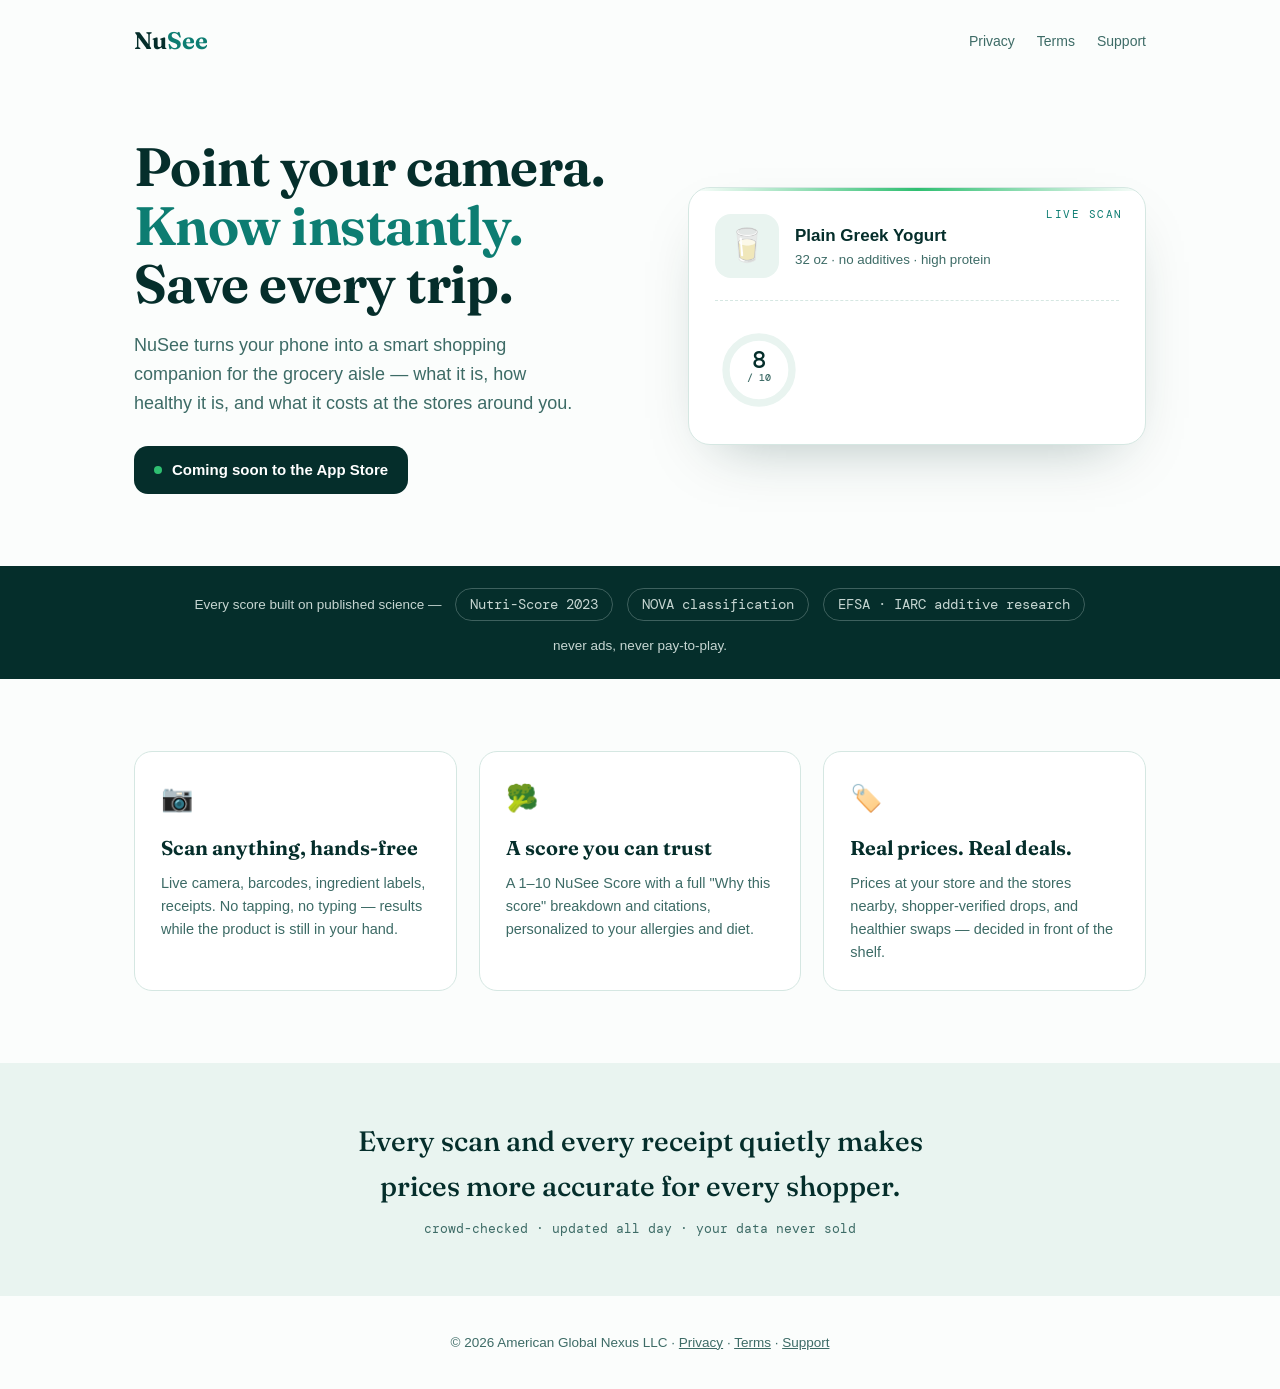
==== index.html @ 88ec5d92 "Landing redesign: animated scan hero, science strip, feature cards Co-Authored-By: Claude Fable 5 <n" ====
<!doctype html>
<html lang="en">
<head>
  <meta charset="utf-8">
  <meta name="viewport" content="width=device-width, initial-scale=1">
  <title>NuSee — Smart Grocery Scanner</title>
  <meta name="description" content="Point your camera at any grocery product. See a 1–10 health score, live prices at your stores, and a healthier swap — instantly, right in the aisle.">
  <link rel="preconnect" href="https://fonts.googleapis.com">
  <link rel="preconnect" href="https://fonts.gstatic.com" crossorigin>
  <link href="https://fonts.googleapis.com/css2?family=Fraunces:opsz,wght@9..144,500;9..144,650&family=DM+Mono:wght@400;500&display=swap" rel="stylesheet">
  <style>
    :root{
      --ink:#052e2b; --teal:#0d7d72; --teal-soft:#3d6b66;
      --mint:#e9f4f0; --cream:#fbfdfc; --line:#d5e7e2;
      --green:#2fbf71; --amber:#f5a623; --amber-ink:#7a4d00;
      --disp:"Fraunces",Georgia,serif;
      --mono:"DM Mono",ui-monospace,Menlo,monospace;
      --body:-apple-system,BlinkMacSystemFont,"Segoe UI",Roboto,Helvetica,Arial,sans-serif;
    }
    *{box-sizing:border-box;margin:0}
    html{scroll-behavior:smooth}
    body{background:var(--cream);color:var(--ink);font:16px/1.6 var(--body)}
    a{color:var(--teal)}
    .wrap{max-width:1060px;margin:0 auto;padding:0 24px}

    nav{display:flex;align-items:center;justify-content:space-between;padding:22px 0}
    .logo{font-family:var(--disp);font-weight:650;font-size:24px;color:var(--ink);text-decoration:none}
    .logo span{color:var(--teal)}
    nav .links a{margin-left:22px;font-size:14px;text-decoration:none;color:var(--teal-soft)}
    nav .links a:hover,nav .links a:focus-visible{color:var(--teal);text-decoration:underline}

    /* ---------- hero ---------- */
    .hero{display:grid;grid-template-columns:1.05fr .95fr;gap:48px;align-items:center;padding:56px 0 72px}
    .hero h1{font-family:var(--disp);font-weight:650;font-size:clamp(34px,5vw,54px);line-height:1.08;letter-spacing:-.01em}
    .hero h1 em{font-style:normal;color:var(--teal)}
    .hero p.lede{margin-top:18px;font-size:18px;color:var(--teal-soft);max-width:44ch}
    .soon{display:inline-flex;align-items:center;gap:10px;margin-top:28px;background:var(--ink);color:#fff;
      border-radius:14px;padding:12px 20px;font-size:15px;font-weight:600}
    .soon .dot{width:8px;height:8px;border-radius:50%;background:var(--green);animation:pulse 2s infinite}
    @keyframes pulse{0%,100%{opacity:1}50%{opacity:.35}}

    /* the scan card — signature */
    .scanwrap{position:relative}
    .scancard{position:relative;background:#fff;border:1px solid var(--line);border-radius:22px;
      padding:26px;box-shadow:0 24px 60px -30px rgba(5,46,43,.35);overflow:hidden;
      animation:cardin .8s .1s cubic-bezier(.2,.7,.2,1) both}
    @keyframes cardin{from{opacity:0;transform:translateY(18px) scale(.97)}to{opacity:1;transform:none}}
    .prod{display:flex;gap:16px;align-items:center}
    .prod .art{width:64px;height:64px;border-radius:16px;background:var(--mint);display:grid;place-items:center;font-size:32px}
    .prod b{font-size:17px}
    .prod small{display:block;color:var(--teal-soft)}
    .beam{position:absolute;left:0;right:0;top:0;height:3px;border-radius:3px;
      background:linear-gradient(90deg,transparent,var(--green),transparent);
      animation:sweep 5.5s ease-in-out infinite}
    @keyframes sweep{0%{transform:translateY(8px);opacity:0}6%{opacity:1}
      28%{transform:translateY(130px);opacity:1}34%{opacity:0}100%{transform:translateY(8px);opacity:0}}
    .result{display:flex;gap:22px;align-items:center;margin-top:22px;padding-top:20px;border-top:1px dashed var(--line)}
    .ring{width:88px;height:88px;flex:none}
    .ring circle{fill:none;stroke-width:8}
    .ring .track{stroke:var(--mint)}
    .ring .arc{stroke:var(--green);stroke-linecap:round;stroke-dasharray:227;stroke-dashoffset:227;
      transform:rotate(-90deg);transform-origin:50% 50%;animation:score 5.5s .9s ease-out infinite}
    @keyframes score{0%{stroke-dashoffset:227}30%{stroke-dashoffset:46}92%{stroke-dashoffset:46}100%{stroke-dashoffset:227}}
    .ring text{font-family:var(--mono);font-size:26px;font-weight:500;fill:var(--ink)}
    .ring tspan{font-size:11px;fill:var(--teal-soft)}
    .prices{flex:1;font-family:var(--mono);font-size:14px}
    .prices .row{display:flex;justify-content:space-between;padding:5px 0;opacity:0;animation:pricein 5.5s infinite}
    .prices .row:nth-child(1){animation-delay:1.5s}
    .prices .row:nth-child(2){animation-delay:1.7s}
    .prices .row:nth-child(3){animation-delay:1.9s}
    @keyframes pricein{0%,24%{opacity:0;transform:translateX(8px)}32%,92%{opacity:1;transform:none}100%{opacity:0}}
    .win{background:#fdf3e0;color:var(--amber-ink);border-radius:8px;padding:0 8px;font-weight:500}
    .scantag{position:absolute;top:18px;right:22px;font-family:var(--mono);font-size:11px;letter-spacing:.14em;
      color:var(--teal);text-transform:uppercase}

    /* ---------- science strip ---------- */
    .science{background:var(--ink);color:var(--mint);padding:22px 0}
    .science .wrap{display:flex;gap:14px;align-items:center;flex-wrap:wrap;justify-content:center}
    .science span{font-size:13.5px;opacity:.85}
    .chip{font-family:var(--mono);font-size:12.5px;border:1px solid rgba(233,244,240,.3);border-radius:999px;padding:5px 14px}

    /* ---------- features ---------- */
    .features{padding:72px 0;display:grid;grid-template-columns:repeat(3,1fr);gap:22px}
    .feat{background:#fff;border:1px solid var(--line);border-radius:18px;padding:26px;
      opacity:0;transform:translateY(16px);transition:opacity .6s ease,transform .6s ease}
    .feat.on{opacity:1;transform:none}
    .feat .ico{font-size:26px}
    .feat h3{font-family:var(--disp);font-weight:650;font-size:20px;margin:12px 0 8px}
    .feat p{font-size:14.5px;color:var(--teal-soft)}
    .feat:hover{transform:translateY(-3px);box-shadow:0 16px 40px -28px rgba(5,46,43,.4);transition:transform .25s ease,box-shadow .25s ease}

    /* ---------- receipt strip ---------- */
    .receipt{background:var(--mint);padding:56px 0;text-align:center}
    .receipt p.big{font-family:var(--disp);font-weight:500;font-size:clamp(20px,3vw,28px);max-width:34ch;margin:0 auto}
    .receipt p.small{margin-top:10px;font-family:var(--mono);font-size:13px;color:var(--teal-soft)}

    footer{padding:36px 0;text-align:center;font-size:13.5px;color:var(--teal-soft)}
    footer a{color:var(--teal-soft)}

    @media (max-width:820px){
      .hero{grid-template-columns:1fr;padding:32px 0 48px}
      .features{grid-template-columns:1fr;padding:48px 0}
    }
    @media (prefers-reduced-motion:reduce){
      *,.beam,.ring .arc,.prices .row,.scancard{animation:none!important;transition:none!important}
      .prices .row{opacity:1}
      .ring .arc{stroke-dashoffset:46}
      .feat{opacity:1;transform:none}
    }
    :focus-visible{outline:2px solid var(--teal);outline-offset:2px}
  </style>
</head>
<body>
  <div class="wrap">
    <nav>
      <a class="logo" href="/">Nu<span>See</span></a>
      <div class="links">
        <a href="/privacy/">Privacy</a><a href="/terms/">Terms</a><a href="/support/">Support</a>
      </div>
    </nav>

    <section class="hero">
      <div>
        <h1>Point your camera.<br><em>Know instantly.</em><br>Save every trip.</h1>
        <p class="lede">NuSee turns your phone into a smart shopping companion for the grocery aisle — what it is, how healthy it is, and what it costs at the stores around you.</p>
        <span class="soon"><span class="dot"></span>Coming soon to the App Store</span>
      </div>
      <div class="scanwrap">
        <div class="scancard" aria-label="Example of a NuSee scan: Greek yogurt scores 8 out of 10, cheapest at Kroger">
          <span class="scantag">Live scan</span>
          <div class="prod">
            <div class="art" aria-hidden="true">🥛</div>
            <div><b>Plain Greek Yogurt</b><small>32 oz · no additives · high protein</small></div>
          </div>
          <div class="beam" aria-hidden="true"></div>
          <div class="result">
            <svg class="ring" viewBox="0 0 96 96" aria-hidden="true">
              <circle class="track" cx="48" cy="48" r="36"></circle>
              <circle class="arc" cx="48" cy="48" r="36"></circle>
              <text x="48" y="46" text-anchor="middle">8<tspan x="48" dy="14">/ 10</tspan></text>
            </svg>
            <div class="prices">
              <div class="row"><span>Kroger</span><span class="win">$4.49 · best</span></div>
              <div class="row"><span>Walmart</span><span>$4.98</span></div>
              <div class="row"><span>Publix</span><span>$5.79</span></div>
            </div>
          </div>
        </div>
      </div>
    </section>
  </div>

  <div class="science">
    <div class="wrap">
      <span>Every score built on published science —</span>
      <span class="chip">Nutri-Score 2023</span>
      <span class="chip">NOVA classification</span>
      <span class="chip">EFSA · IARC additive research</span>
      <span>never ads, never pay-to-play.</span>
    </div>
  </div>

  <div class="wrap">
    <section class="features">
      <div class="feat"><div class="ico">📷</div><h3>Scan anything, hands-free</h3><p>Live camera, barcodes, ingredient labels, receipts. No tapping, no typing — results while the product is still in your hand.</p></div>
      <div class="feat"><div class="ico">🥦</div><h3>A score you can trust</h3><p>A 1–10 NuSee Score with a full "Why this score" breakdown and citations, personalized to your allergies and diet.</p></div>
      <div class="feat"><div class="ico">🏷️</div><h3>Real prices. Real deals.</h3><p>Prices at your store and the stores nearby, shopper-verified drops, and healthier swaps — decided in front of the shelf.</p></div>
    </section>
  </div>

  <div class="receipt">
    <div class="wrap">
      <p class="big">Every scan and every receipt quietly makes prices more accurate for every shopper.</p>
      <p class="small">crowd-checked · updated all day · your data never sold</p>
    </div>
  </div>

  <footer>
    <div class="wrap">© 2026 American Global Nexus LLC · <a href="/privacy/">Privacy</a> · <a href="/terms/">Terms</a> · <a href="/support/">Support</a></div>
  </footer>

  <script>
    const io=new IntersectionObserver(es=>es.forEach(e=>{if(e.isIntersecting){e.target.classList.add('on');io.unobserve(e.target)}}),{threshold:.2});
    document.querySelectorAll('.feat').forEach(f=>io.observe(f));
  </script>
</body>
</html>
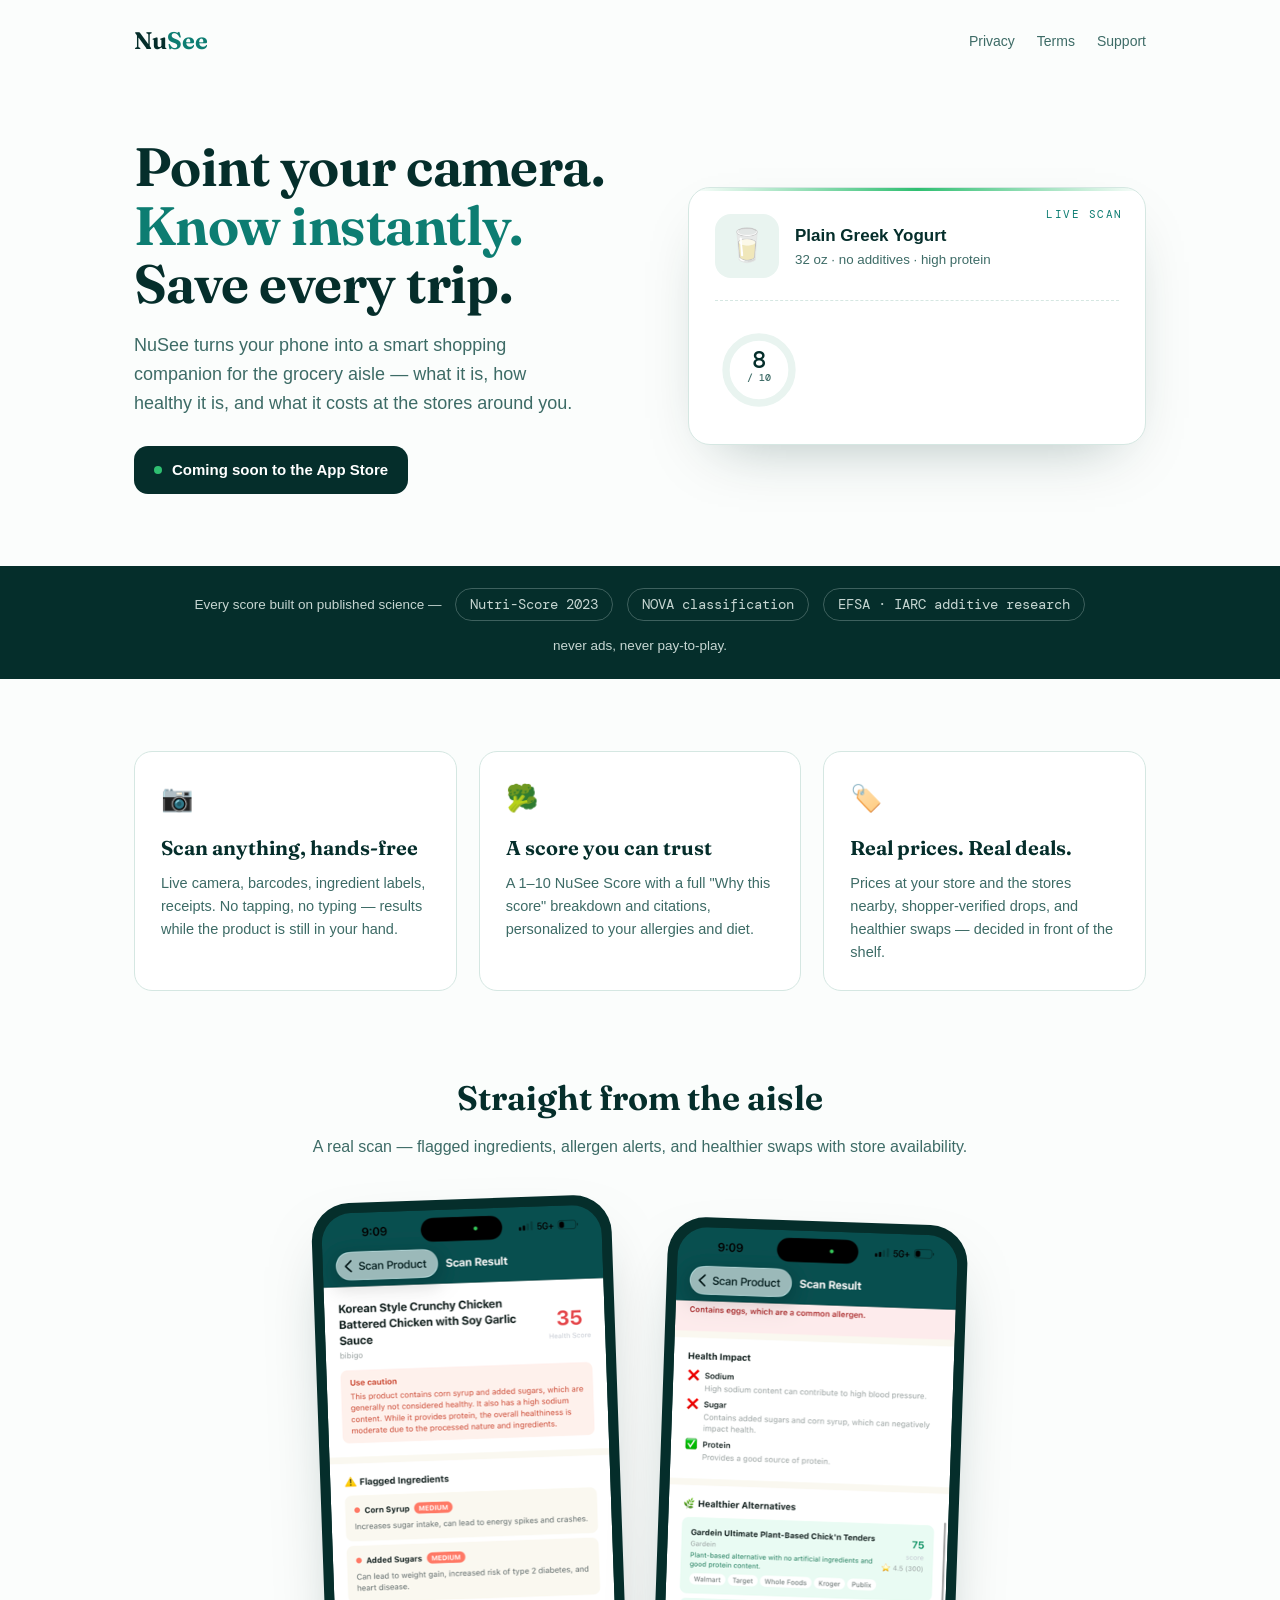
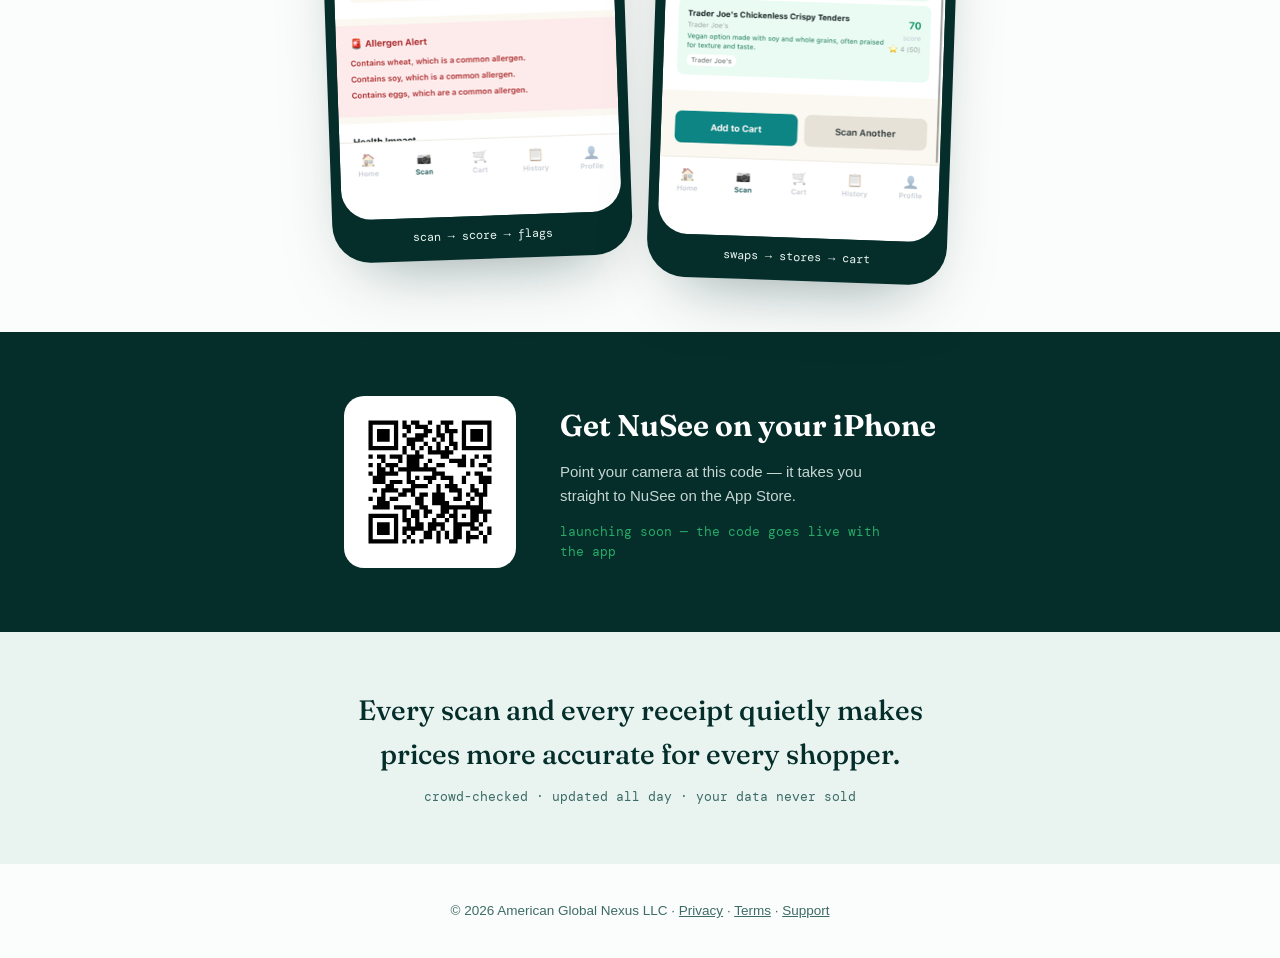
==== commit c6b25984: "Landing: real app screenshots section + App Store QR download block Co-Authored-By: Claude Fable 5 <" ====
--- a/index.html
+++ b/index.html
@@ -89,6 +89,28 @@
     .feat p{font-size:14.5px;color:var(--teal-soft)}
     .feat:hover{transform:translateY(-3px);box-shadow:0 16px 40px -28px rgba(5,46,43,.4);transition:transform .25s ease,box-shadow .25s ease}
 
+    /* ---------- screenshots ---------- */
+    .shots{padding:8px 0 72px;text-align:center}
+    .shots h2{font-family:var(--disp);font-weight:650;font-size:clamp(24px,3.4vw,34px)}
+    .shots p.sub{color:var(--teal-soft);margin-top:8px}
+    .phones{display:flex;gap:36px;justify-content:center;align-items:flex-start;margin-top:40px;flex-wrap:wrap}
+    .phone{width:min(300px,80vw);border-radius:38px;padding:10px;background:var(--ink);
+      box-shadow:0 30px 70px -34px rgba(5,46,43,.5);transition:transform .3s ease}
+    .phone img{width:100%;display:block;border-radius:30px}
+    .phone:first-child{transform:rotate(-2deg)}
+    .phone:last-child{transform:rotate(2deg) translateY(22px)}
+    .phone:hover{transform:rotate(0) translateY(-6px)}
+    .phone figcaption{color:var(--mint);font-family:var(--mono);font-size:12px;padding:10px 0 4px}
+
+    /* ---------- QR download ---------- */
+    .getit{background:var(--ink);color:var(--mint);padding:64px 0}
+    .getit .wrap{display:flex;gap:44px;align-items:center;justify-content:center;flex-wrap:wrap}
+    .qrbox{background:#fff;border-radius:20px;padding:16px;width:172px;height:172px;flex:none}
+    .qrbox svg,.qrbox img{width:100%;height:100%;display:block}
+    .getit h2{font-family:var(--disp);font-weight:650;font-size:clamp(22px,3vw,30px);color:#fff}
+    .getit p{margin-top:10px;max-width:40ch;opacity:.85;font-size:15px}
+    .getit .hint{margin-top:14px;font-family:var(--mono);font-size:12.5px;color:var(--green)}
+
     /* ---------- receipt strip ---------- */
     .receipt{background:var(--mint);padding:56px 0;text-align:center}
     .receipt p.big{font-family:var(--disp);font-weight:500;font-size:clamp(20px,3vw,28px);max-width:34ch;margin:0 auto}
@@ -168,6 +190,34 @@
     </section>
   </div>
 
+  <div class="wrap">
+    <section class="shots">
+      <h2>Straight from the aisle</h2>
+      <p class="sub">A real scan — flagged ingredients, allergen alerts, and healthier swaps with store availability.</p>
+      <div class="phones">
+        <figure class="phone">
+          <img src="/assets/shot-scan.png" alt="NuSee scan result: Korean style crunchy chicken scores 35, corn syrup and added sugars flagged, allergen alert for wheat, soy and eggs" loading="lazy">
+          <figcaption>scan → score → flags</figcaption>
+        </figure>
+        <figure class="phone">
+          <img src="/assets/shot-swaps.png" alt="NuSee health impact and healthier alternatives: plant-based tenders scoring 75 and 70 with store availability and add-to-cart" loading="lazy">
+          <figcaption>swaps → stores → cart</figcaption>
+        </figure>
+      </div>
+    </section>
+  </div>
+
+  <div class="getit">
+    <div class="wrap">
+      <div class="qrbox"><img src="/assets/qr-appstore.svg" alt="QR code linking to NuSee on the App Store"></div>
+      <div>
+        <h2>Get NuSee on your iPhone</h2>
+        <p>Point your camera at this code — it takes you straight to NuSee on the App Store.</p>
+        <p class="hint">launching soon — the code goes live with the app</p>
+      </div>
+    </div>
+  </div>
+
   <div class="receipt">
     <div class="wrap">
       <p class="big">Every scan and every receipt quietly makes prices more accurate for every shopper.</p>
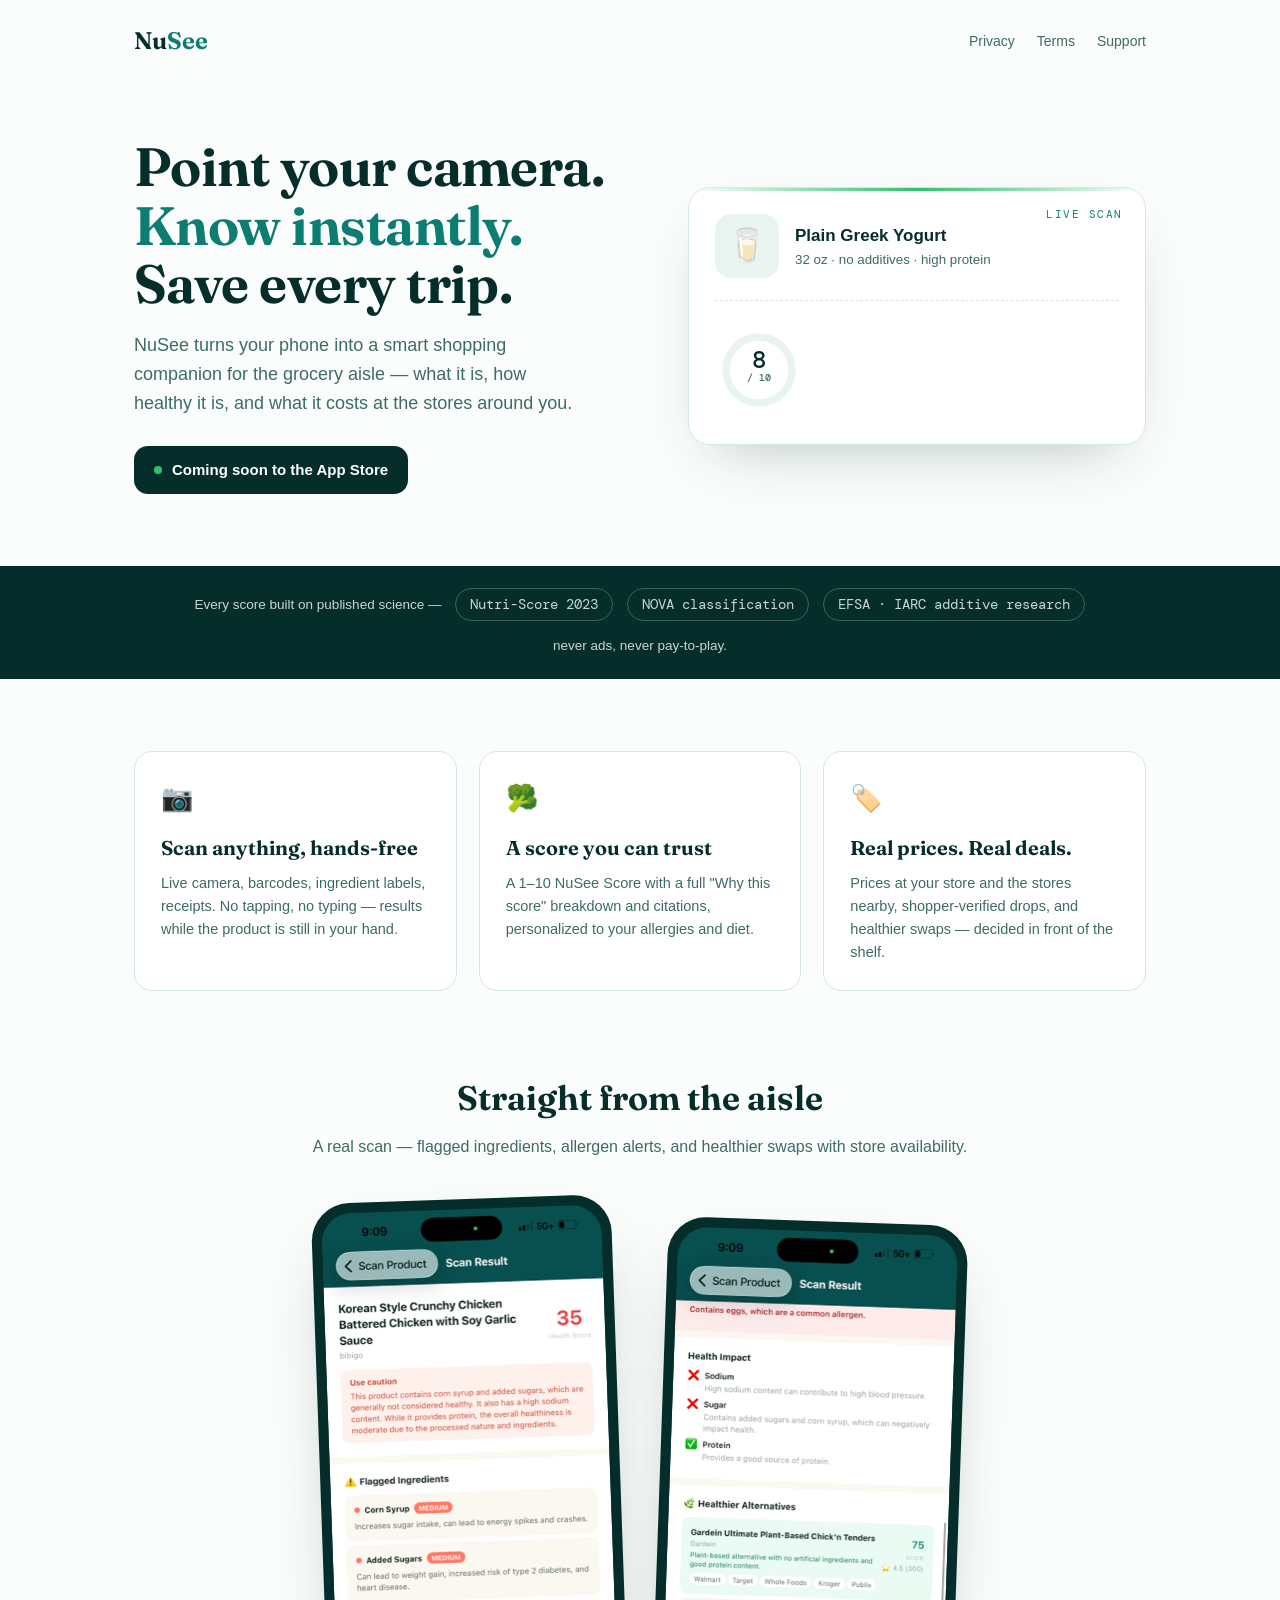
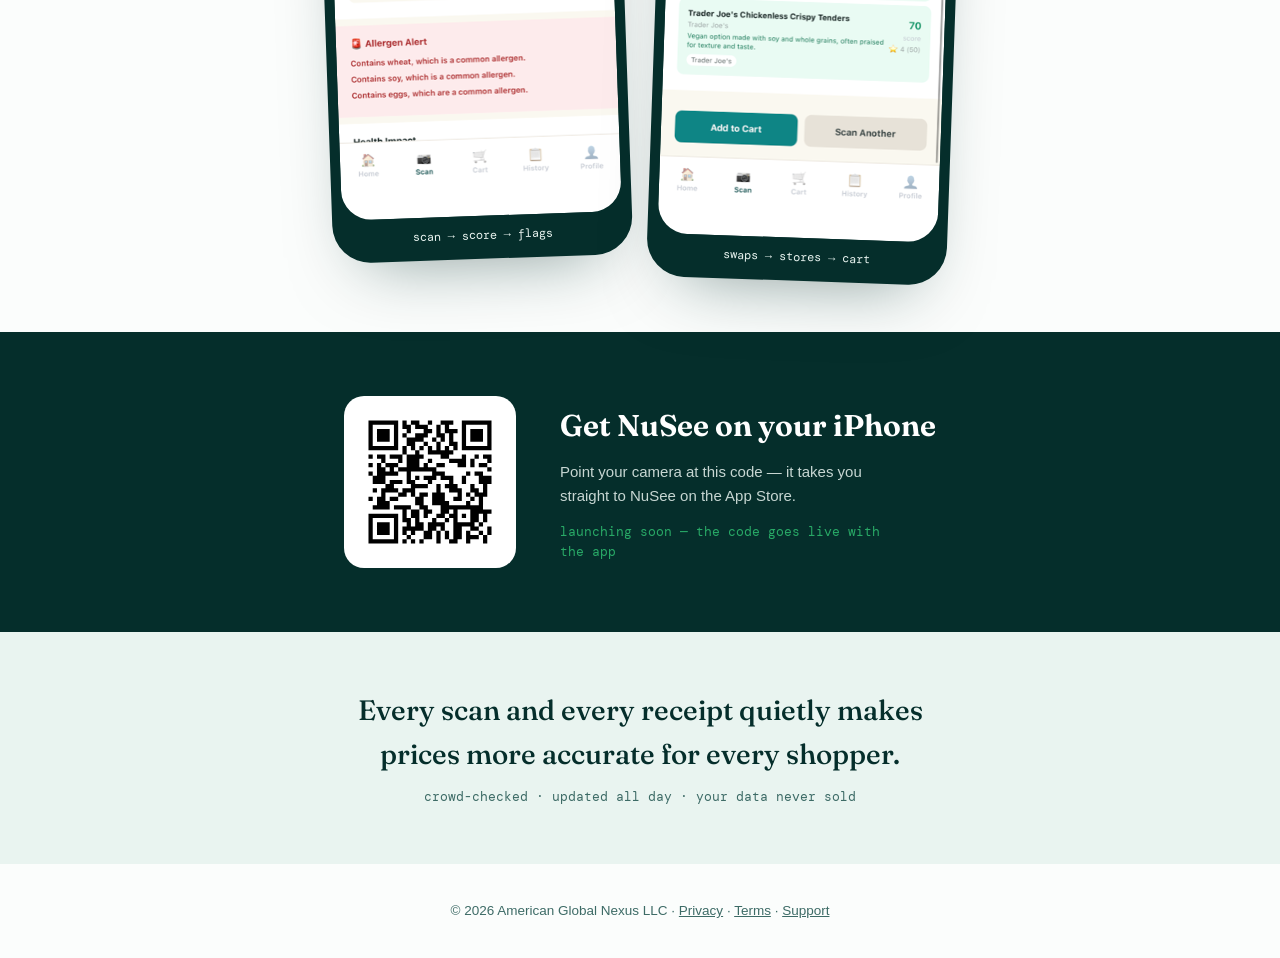
==== commit 44455aa7: "Hero: ambient blurred grocery-aisle video background (Pexels CC0, 240KB) Co-Authored-By: Claude Fabl" ====
--- a/index.html
+++ b/index.html
@@ -22,6 +22,15 @@
     body{background:var(--cream);color:var(--ink);font:16px/1.6 var(--body)}
     a{color:var(--teal)}
     .wrap{max-width:1060px;margin:0 auto;padding:0 24px}
+
+    /* ambient aisle video behind the hero */
+    .heroband{position:relative;overflow:hidden}
+    .bgvid{position:absolute;inset:0;width:100%;height:100%;object-fit:cover;z-index:0;
+      filter:blur(7px) saturate(.8) brightness(1.06);transform:scale(1.1)}
+    .heroband::after{content:"";position:absolute;inset:0;z-index:1;
+      background:linear-gradient(180deg,rgba(251,253,252,.93) 0%,rgba(251,253,252,.84) 55%,var(--cream) 100%)}
+    .heroband .wrap{position:relative;z-index:2}
+    @media (prefers-reduced-motion:reduce){.bgvid{display:none}}
 
     nav{display:flex;align-items:center;justify-content:space-between;padding:22px 0}
     .logo{font-family:var(--disp);font-weight:650;font-size:24px;color:var(--ink);text-decoration:none}
@@ -133,6 +142,10 @@
   </style>
 </head>
 <body>
+  <div class="heroband">
+  <video class="bgvid" autoplay muted loop playsinline preload="metadata" aria-hidden="true">
+    <source src="/assets/aisle-web.mp4" type="video/mp4">
+  </video>
   <div class="wrap">
     <nav>
       <a class="logo" href="/">Nu<span>See</span></a>
@@ -171,6 +184,7 @@
       </div>
     </section>
   </div>
+  </div>
 
   <div class="science">
     <div class="wrap">
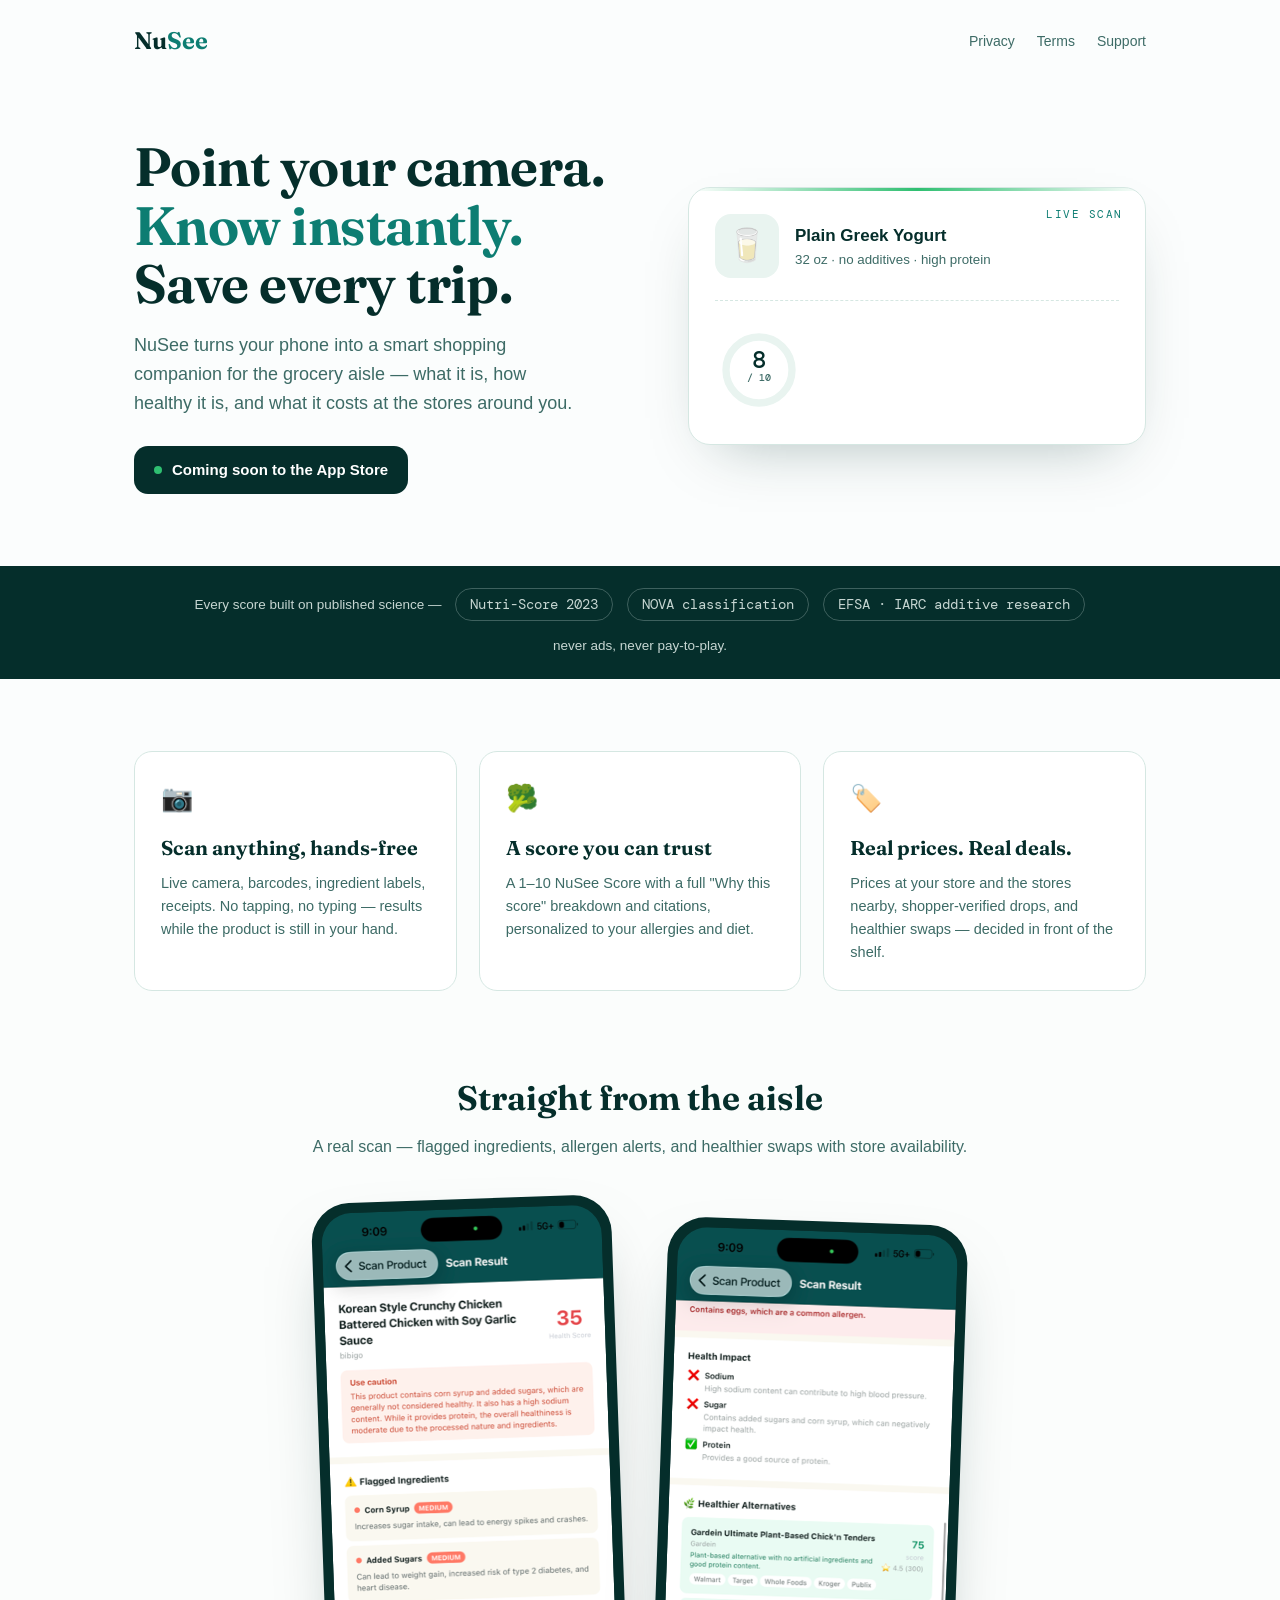
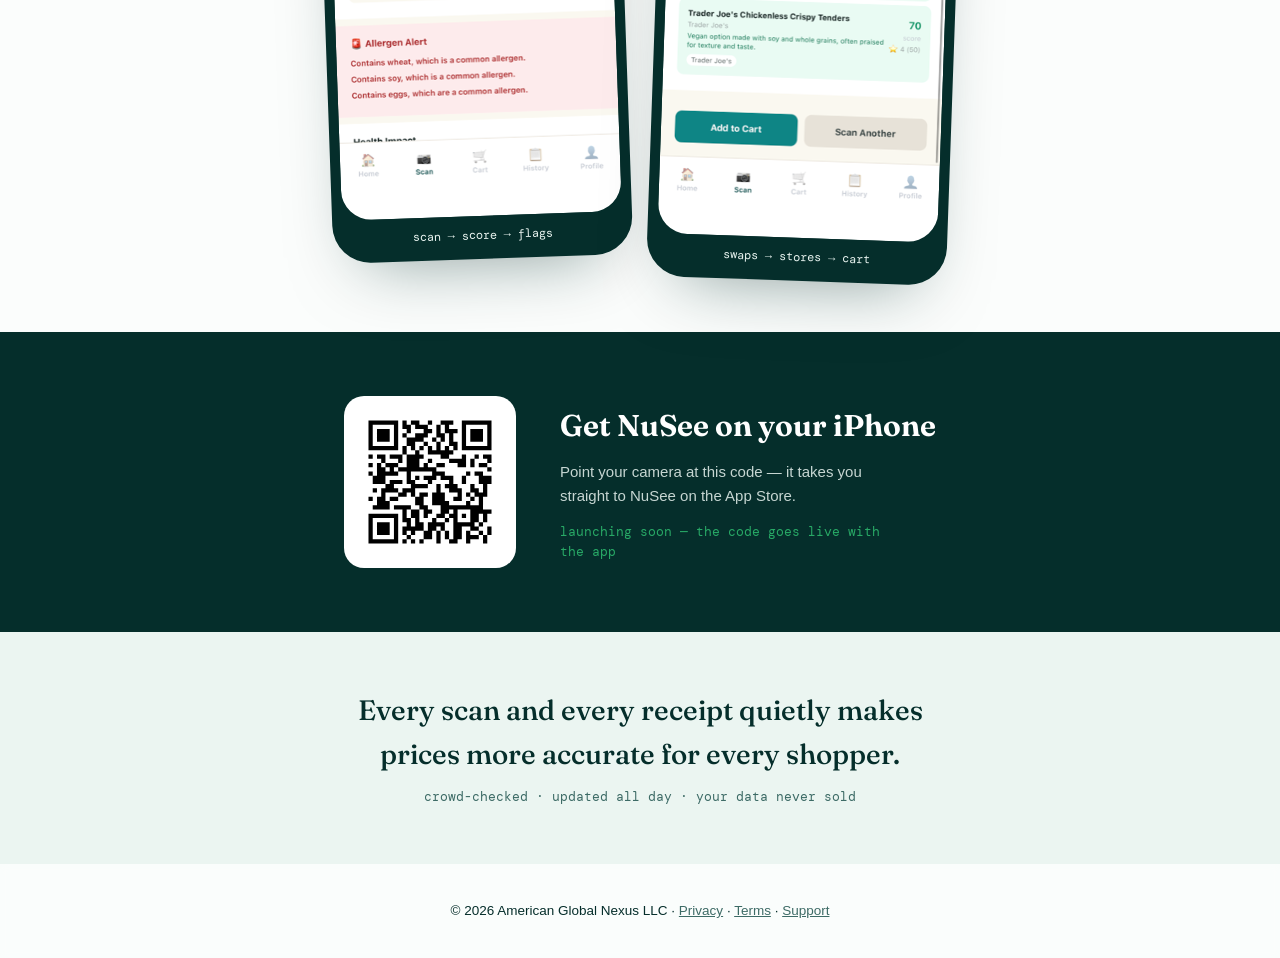
==== commit 0a21ab2c: "Full-screen fixed video background, content scrolls over it, minimal veil Co-Authored-By: Claude Fab" ====
--- a/index.html
+++ b/index.html
@@ -23,13 +23,11 @@
     a{color:var(--teal)}
     .wrap{max-width:1060px;margin:0 auto;padding:0 24px}
 
-    /* ambient aisle video behind the hero */
-    .heroband{position:relative;overflow:hidden}
-    .bgvid{position:absolute;inset:0;width:100%;height:100%;object-fit:cover;z-index:0;
-      filter:blur(7px) saturate(.8) brightness(1.06);transform:scale(1.1)}
-    .heroband::after{content:"";position:absolute;inset:0;z-index:1;
-      background:linear-gradient(180deg,rgba(251,253,252,.93) 0%,rgba(251,253,252,.84) 55%,var(--cream) 100%)}
-    .heroband .wrap{position:relative;z-index:2}
+    /* full-screen aisle video — fixed behind the whole page, content scrolls over it */
+    .bgvid{position:fixed;inset:0;width:100vw;height:100vh;object-fit:cover;z-index:-2;
+      filter:saturate(.9)}
+    body::before{content:"";position:fixed;inset:0;z-index:-1;
+      background:rgba(251,253,252,.42);pointer-events:none}
     @media (prefers-reduced-motion:reduce){.bgvid{display:none}}
 
     nav{display:flex;align-items:center;justify-content:space-between;padding:22px 0}
@@ -121,11 +119,12 @@
     .getit .hint{margin-top:14px;font-family:var(--mono);font-size:12.5px;color:var(--green)}
 
     /* ---------- receipt strip ---------- */
-    .receipt{background:var(--mint);padding:56px 0;text-align:center}
+    .receipt{background:rgba(233,244,240,.88);backdrop-filter:blur(4px);padding:56px 0;text-align:center}
     .receipt p.big{font-family:var(--disp);font-weight:500;font-size:clamp(20px,3vw,28px);max-width:34ch;margin:0 auto}
     .receipt p.small{margin-top:10px;font-family:var(--mono);font-size:13px;color:var(--teal-soft)}
 
-    footer{padding:36px 0;text-align:center;font-size:13.5px;color:var(--teal-soft)}
+    footer{padding:36px 0;text-align:center;font-size:13.5px;color:var(--ink);
+      background:rgba(251,253,252,.8);backdrop-filter:blur(4px)}
     footer a{color:var(--teal-soft)}
 
     @media (max-width:820px){
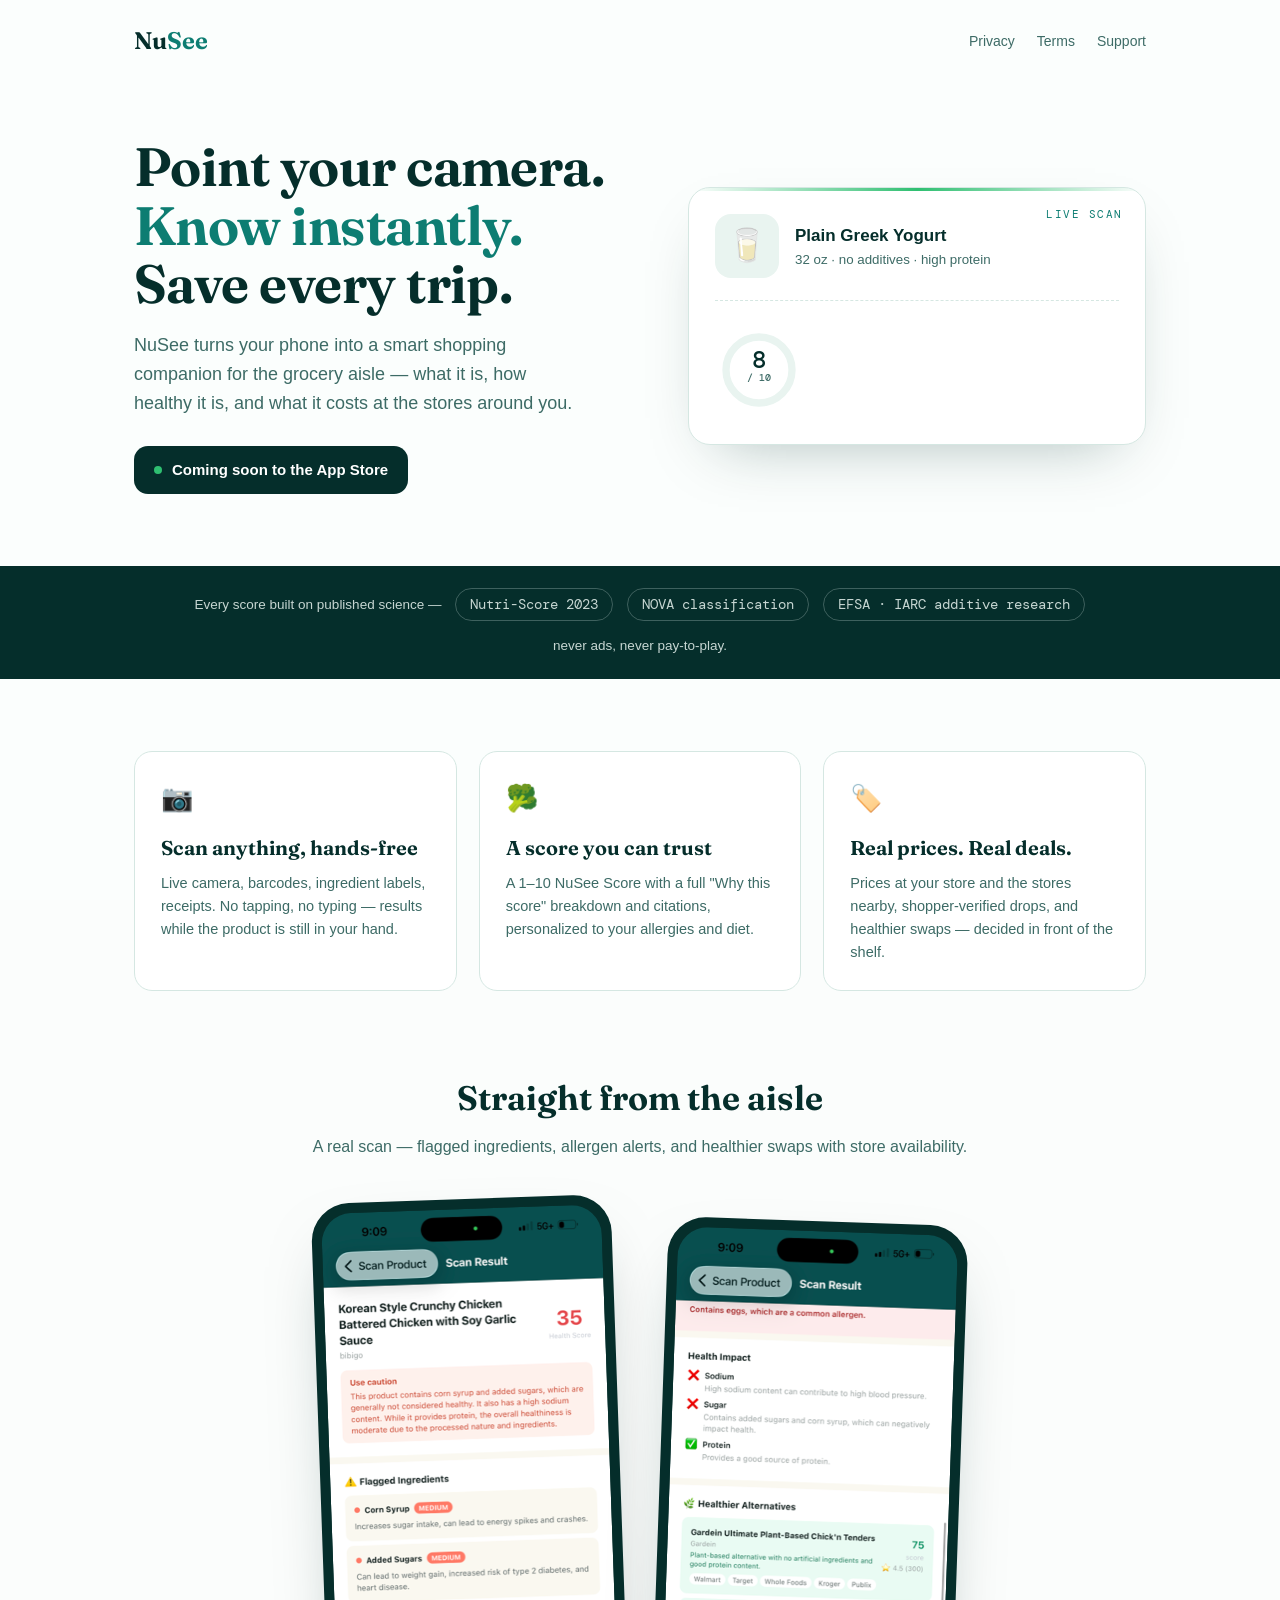
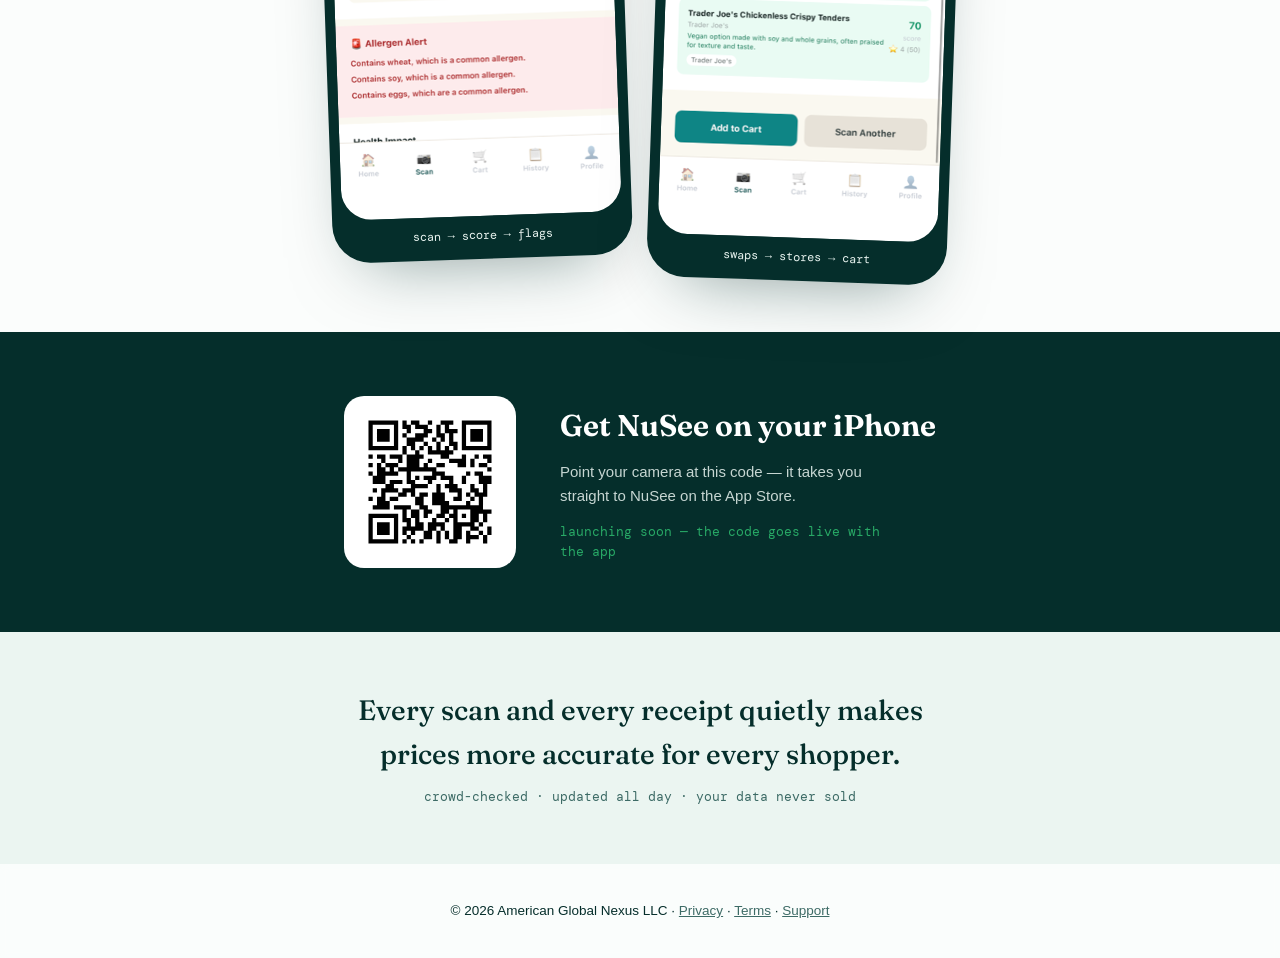
==== commit 6f7c8e68: "Swap hero video to sharp cart-POV aisle clip, veil down to 22% Co-Authored-By: Claude Fable 5 <norep" ====
--- a/index.html
+++ b/index.html
@@ -27,7 +27,7 @@
     .bgvid{position:fixed;inset:0;width:100vw;height:100vh;object-fit:cover;z-index:-2;
       filter:saturate(.9)}
     body::before{content:"";position:fixed;inset:0;z-index:-1;
-      background:rgba(251,253,252,.42);pointer-events:none}
+      background:rgba(251,253,252,.22);pointer-events:none}
     @media (prefers-reduced-motion:reduce){.bgvid{display:none}}
 
     nav{display:flex;align-items:center;justify-content:space-between;padding:22px 0}
@@ -143,7 +143,7 @@
 <body>
   <div class="heroband">
   <video class="bgvid" autoplay muted loop playsinline preload="metadata" aria-hidden="true">
-    <source src="/assets/aisle-web.mp4" type="video/mp4">
+    <source src="/assets/aisle2-web.mp4" type="video/mp4">
   </video>
   <div class="wrap">
     <nav>
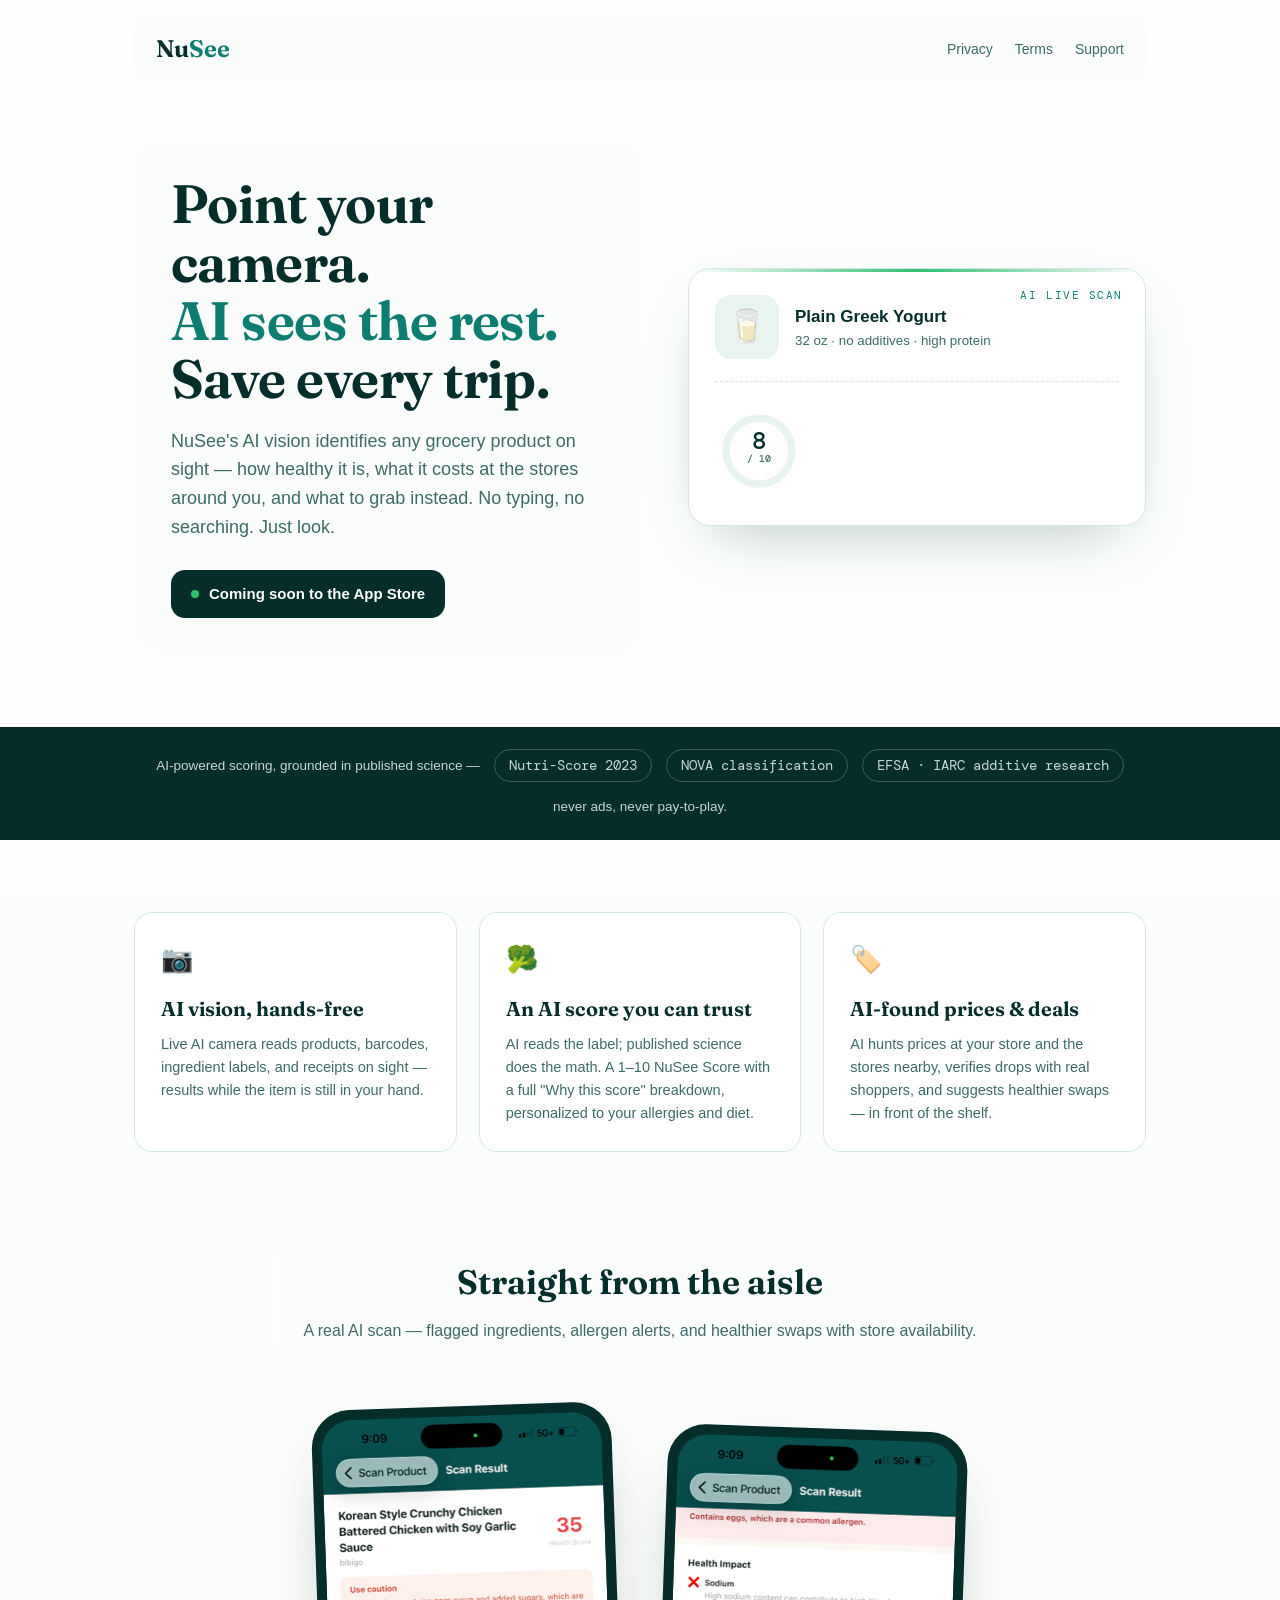
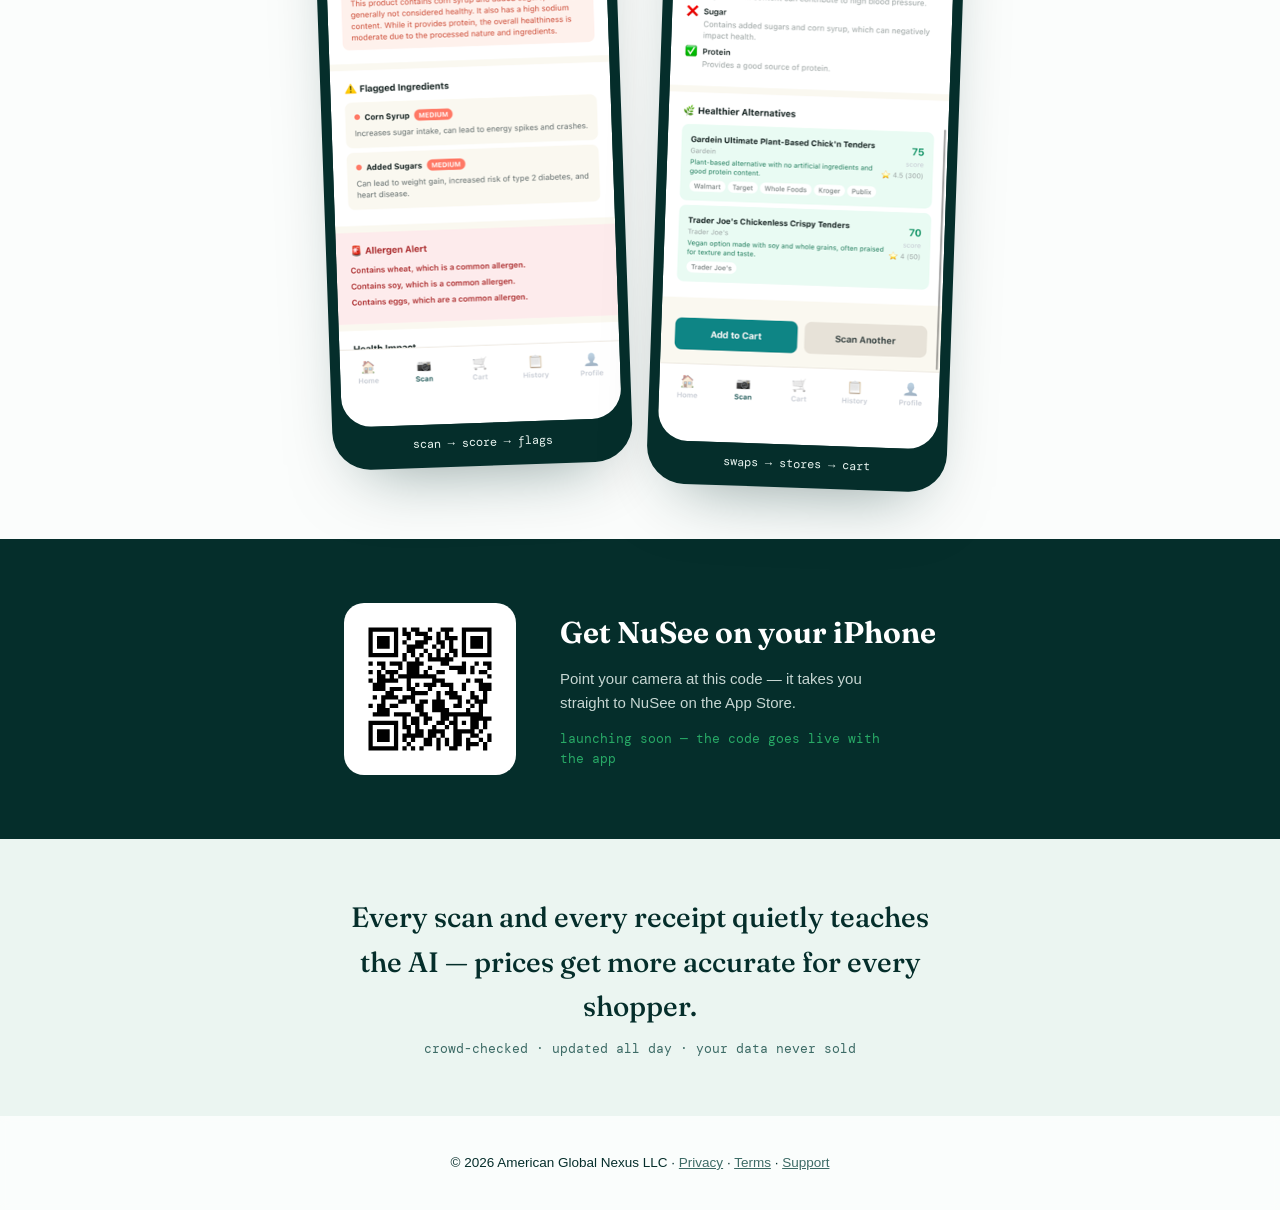
==== commit bbcce37b: "Glass panels behind content, AI-forward copy, favicon on all pages Co-Authored-By: Claude Fable 5 <n" ====
--- a/index.html
+++ b/index.html
@@ -3,8 +3,10 @@
 <head>
   <meta charset="utf-8">
   <meta name="viewport" content="width=device-width, initial-scale=1">
-  <title>NuSee — Smart Grocery Scanner</title>
-  <meta name="description" content="Point your camera at any grocery product. See a 1–10 health score, live prices at your stores, and a healthier swap — instantly, right in the aisle.">
+  <title>NuSee — AI Grocery Scanner</title>
+  <meta name="description" content="Point your camera at any grocery product. NuSee's AI identifies it on sight — health score, live prices at your stores, and a healthier swap, instantly in the aisle.">
+  <link rel="icon" type="image/png" href="/assets/favicon.png">
+  <link rel="apple-touch-icon" href="/assets/apple-touch-icon.png">
   <link rel="preconnect" href="https://fonts.googleapis.com">
   <link rel="preconnect" href="https://fonts.gstatic.com" crossorigin>
   <link href="https://fonts.googleapis.com/css2?family=Fraunces:opsz,wght@9..144,500;9..144,650&family=DM+Mono:wght@400;500&display=swap" rel="stylesheet">
@@ -30,7 +32,14 @@
       background:rgba(251,253,252,.22);pointer-events:none}
     @media (prefers-reduced-motion:reduce){.bgvid{display:none}}
 
-    nav{display:flex;align-items:center;justify-content:space-between;padding:22px 0}
+    /* frosted panels so content reads over the raw video */
+    .glass{background:rgba(251,253,252,.78);backdrop-filter:blur(12px);-webkit-backdrop-filter:blur(12px);
+      border-radius:26px;border:1px solid rgba(255,255,255,.5)}
+    .hero-copy{padding:36px}
+    .shots .head{display:inline-block;padding:22px 34px}
+
+    nav{display:flex;align-items:center;justify-content:space-between;padding:14px 22px;margin-top:16px;
+      background:rgba(251,253,252,.72);backdrop-filter:blur(10px);-webkit-backdrop-filter:blur(10px);border-radius:18px}
     .logo{font-family:var(--disp);font-weight:650;font-size:24px;color:var(--ink);text-decoration:none}
     .logo span{color:var(--teal)}
     nav .links a{margin-left:22px;font-size:14px;text-decoration:none;color:var(--teal-soft)}
@@ -154,14 +163,14 @@
     </nav>
 
     <section class="hero">
-      <div>
-        <h1>Point your camera.<br><em>Know instantly.</em><br>Save every trip.</h1>
-        <p class="lede">NuSee turns your phone into a smart shopping companion for the grocery aisle — what it is, how healthy it is, and what it costs at the stores around you.</p>
+      <div class="glass hero-copy">
+        <h1>Point your camera.<br><em>AI sees the rest.</em><br>Save every trip.</h1>
+        <p class="lede">NuSee's AI vision identifies any grocery product on sight — how healthy it is, what it costs at the stores around you, and what to grab instead. No typing, no searching. Just look.</p>
         <span class="soon"><span class="dot"></span>Coming soon to the App Store</span>
       </div>
       <div class="scanwrap">
         <div class="scancard" aria-label="Example of a NuSee scan: Greek yogurt scores 8 out of 10, cheapest at Kroger">
-          <span class="scantag">Live scan</span>
+          <span class="scantag">AI live scan</span>
           <div class="prod">
             <div class="art" aria-hidden="true">🥛</div>
             <div><b>Plain Greek Yogurt</b><small>32 oz · no additives · high protein</small></div>
@@ -187,7 +196,7 @@
 
   <div class="science">
     <div class="wrap">
-      <span>Every score built on published science —</span>
+      <span>AI-powered scoring, grounded in published science —</span>
       <span class="chip">Nutri-Score 2023</span>
       <span class="chip">NOVA classification</span>
       <span class="chip">EFSA · IARC additive research</span>
@@ -197,16 +206,18 @@
 
   <div class="wrap">
     <section class="features">
-      <div class="feat"><div class="ico">📷</div><h3>Scan anything, hands-free</h3><p>Live camera, barcodes, ingredient labels, receipts. No tapping, no typing — results while the product is still in your hand.</p></div>
-      <div class="feat"><div class="ico">🥦</div><h3>A score you can trust</h3><p>A 1–10 NuSee Score with a full "Why this score" breakdown and citations, personalized to your allergies and diet.</p></div>
-      <div class="feat"><div class="ico">🏷️</div><h3>Real prices. Real deals.</h3><p>Prices at your store and the stores nearby, shopper-verified drops, and healthier swaps — decided in front of the shelf.</p></div>
+      <div class="feat"><div class="ico">📷</div><h3>AI vision, hands-free</h3><p>Live AI camera reads products, barcodes, ingredient labels, and receipts on sight — results while the item is still in your hand.</p></div>
+      <div class="feat"><div class="ico">🥦</div><h3>An AI score you can trust</h3><p>AI reads the label; published science does the math. A 1–10 NuSee Score with a full "Why this score" breakdown, personalized to your allergies and diet.</p></div>
+      <div class="feat"><div class="ico">🏷️</div><h3>AI-found prices &amp; deals</h3><p>AI hunts prices at your store and the stores nearby, verifies drops with real shoppers, and suggests healthier swaps — in front of the shelf.</p></div>
     </section>
   </div>
 
   <div class="wrap">
     <section class="shots">
-      <h2>Straight from the aisle</h2>
-      <p class="sub">A real scan — flagged ingredients, allergen alerts, and healthier swaps with store availability.</p>
+      <div class="glass head">
+        <h2>Straight from the aisle</h2>
+        <p class="sub">A real AI scan — flagged ingredients, allergen alerts, and healthier swaps with store availability.</p>
+      </div>
       <div class="phones">
         <figure class="phone">
           <img src="/assets/shot-scan.png" alt="NuSee scan result: Korean style crunchy chicken scores 35, corn syrup and added sugars flagged, allergen alert for wheat, soy and eggs" loading="lazy">
@@ -233,7 +244,7 @@
 
   <div class="receipt">
     <div class="wrap">
-      <p class="big">Every scan and every receipt quietly makes prices more accurate for every shopper.</p>
+      <p class="big">Every scan and every receipt quietly teaches the AI — prices get more accurate for every shopper.</p>
       <p class="small">crowd-checked · updated all day · your data never sold</p>
     </div>
   </div>
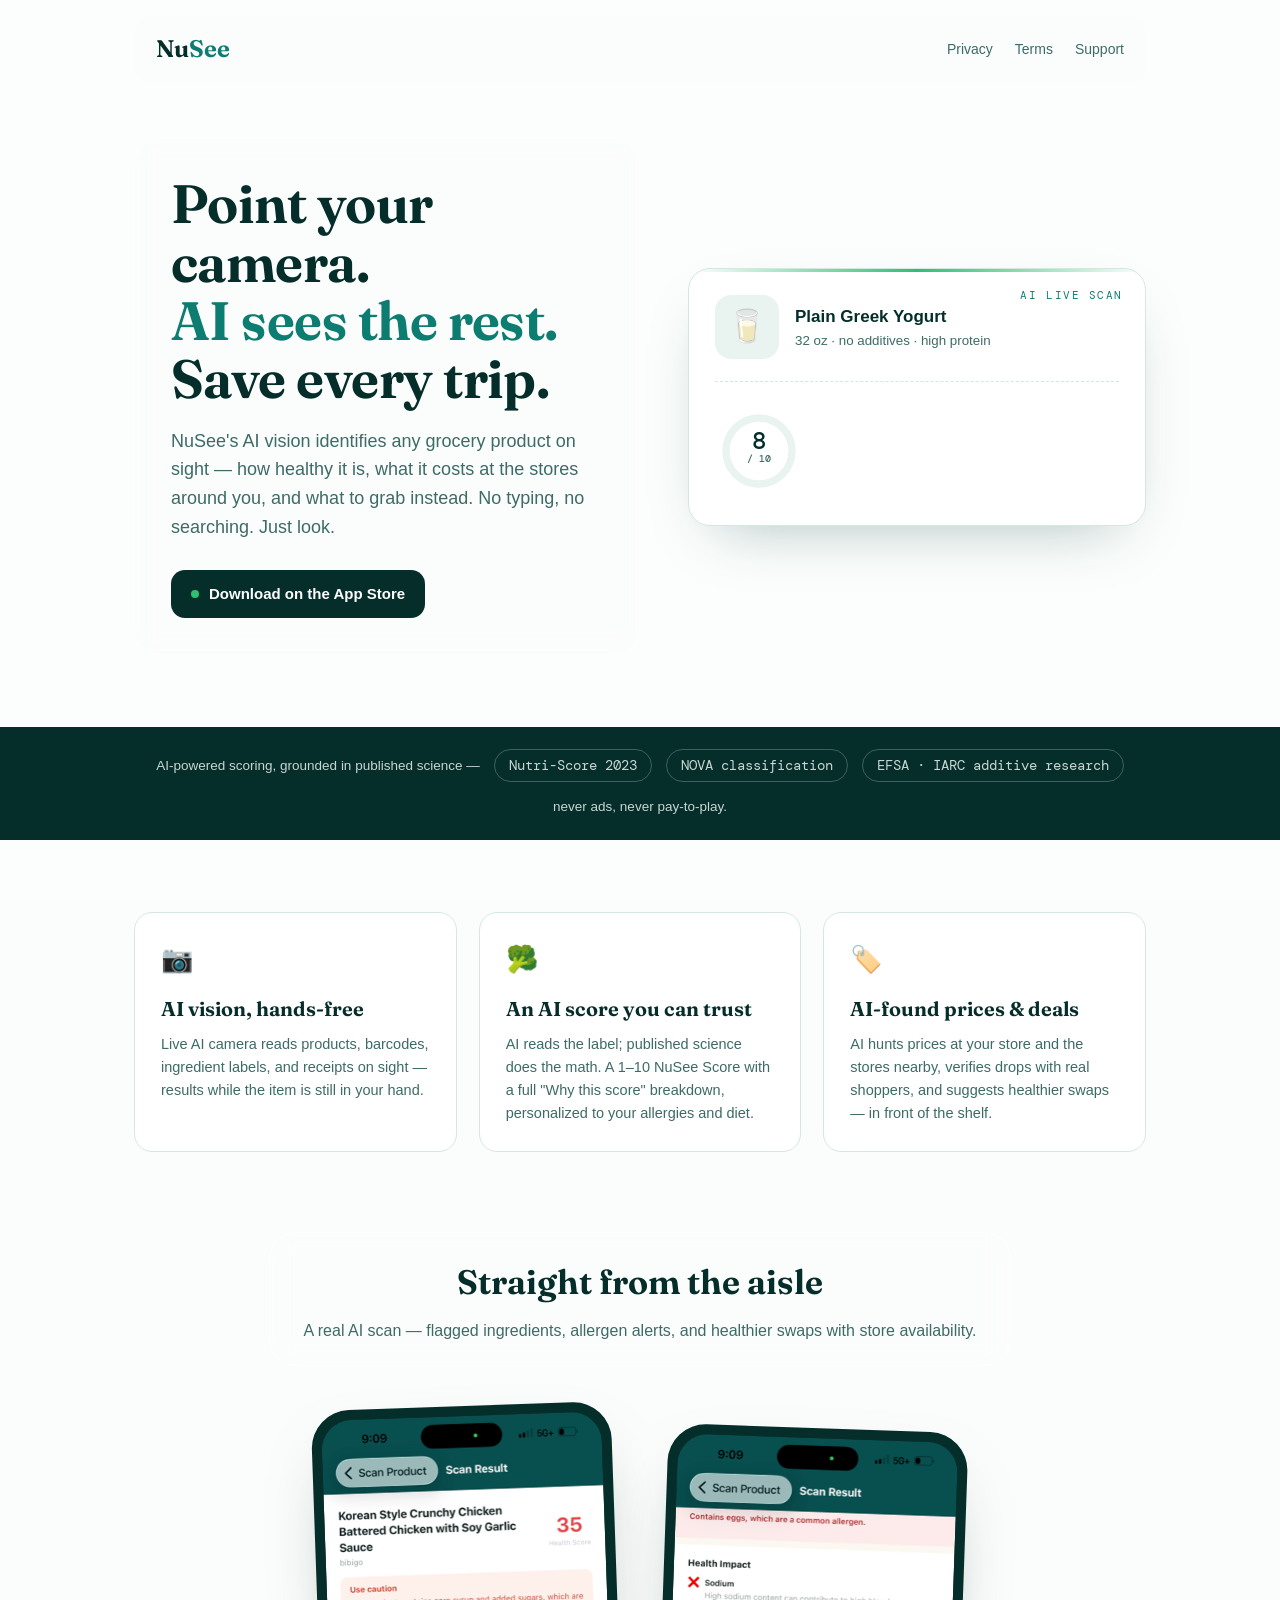
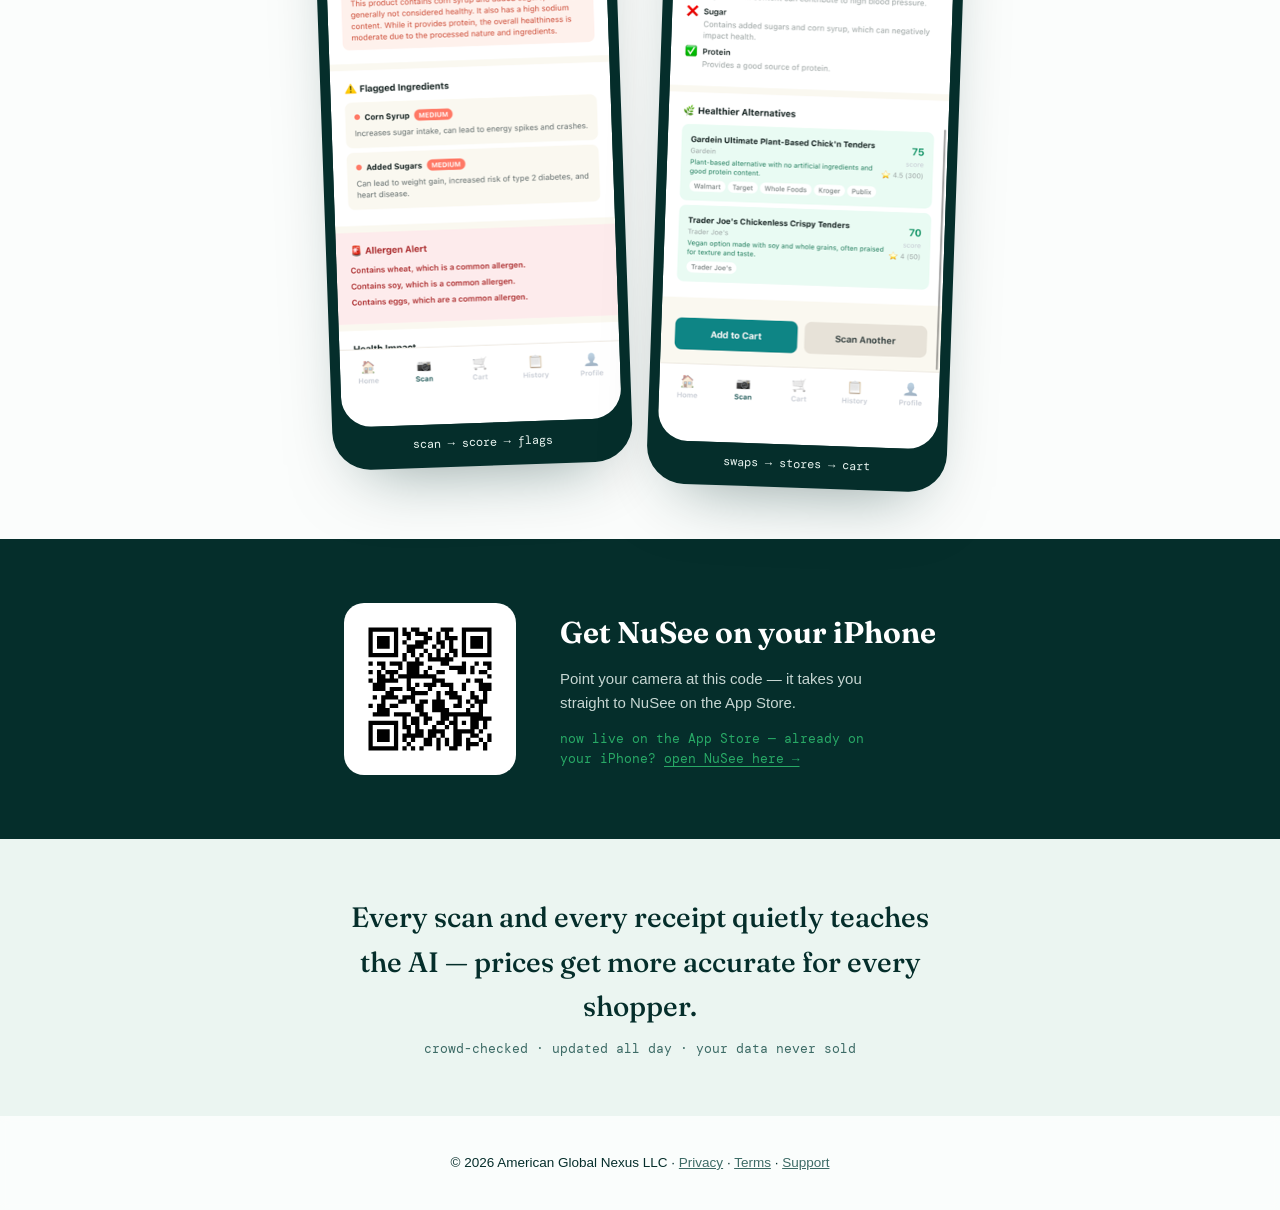
==== commit 2ad681cd: "Landing: app is live — replace "coming soon" copy with App Store links - Hero badge is now a real li" ====
--- a/index.html
+++ b/index.html
@@ -5,6 +5,7 @@
   <meta name="viewport" content="width=device-width, initial-scale=1">
   <title>NuSee — AI Grocery Scanner</title>
   <meta name="description" content="Point your camera at any grocery product. NuSee's AI identifies it on sight — health score, live prices at your stores, and a healthier swap, instantly in the aisle.">
+  <meta name="apple-itunes-app" content="app-id=6777769707">
   <link rel="icon" type="image/png" href="/assets/favicon.png">
   <link rel="apple-touch-icon" href="/assets/apple-touch-icon.png">
   <link rel="preconnect" href="https://fonts.googleapis.com">
@@ -51,7 +52,8 @@
     .hero h1 em{font-style:normal;color:var(--teal)}
     .hero p.lede{margin-top:18px;font-size:18px;color:var(--teal-soft);max-width:44ch}
     .soon{display:inline-flex;align-items:center;gap:10px;margin-top:28px;background:var(--ink);color:#fff;
-      border-radius:14px;padding:12px 20px;font-size:15px;font-weight:600}
+      border-radius:14px;padding:12px 20px;font-size:15px;font-weight:600;text-decoration:none;transition:background .15s,transform .15s}
+    .soon:hover{background:var(--teal);transform:translateY(-1px)}
     .soon .dot{width:8px;height:8px;border-radius:50%;background:var(--green);animation:pulse 2s infinite}
     @keyframes pulse{0%,100%{opacity:1}50%{opacity:.35}}
 
@@ -126,6 +128,8 @@
     .getit h2{font-family:var(--disp);font-weight:650;font-size:clamp(22px,3vw,30px);color:#fff}
     .getit p{margin-top:10px;max-width:40ch;opacity:.85;font-size:15px}
     .getit .hint{margin-top:14px;font-family:var(--mono);font-size:12.5px;color:var(--green)}
+    .getit .hint a{color:inherit;text-decoration:underline;text-underline-offset:3px}
+    .qrbox a{display:block;width:100%;height:100%}
 
     /* ---------- receipt strip ---------- */
     .receipt{background:rgba(233,244,240,.88);backdrop-filter:blur(4px);padding:56px 0;text-align:center}
@@ -166,7 +170,7 @@
       <div class="glass hero-copy">
         <h1>Point your camera.<br><em>AI sees the rest.</em><br>Save every trip.</h1>
         <p class="lede">NuSee's AI vision identifies any grocery product on sight — how healthy it is, what it costs at the stores around you, and what to grab instead. No typing, no searching. Just look.</p>
-        <span class="soon"><span class="dot"></span>Coming soon to the App Store</span>
+        <a class="soon" href="https://apps.apple.com/app/id6777769707"><span class="dot"></span>Download on the App Store</a>
       </div>
       <div class="scanwrap">
         <div class="scancard" aria-label="Example of a NuSee scan: Greek yogurt scores 8 out of 10, cheapest at Kroger">
@@ -233,11 +237,11 @@
 
   <div class="getit">
     <div class="wrap">
-      <div class="qrbox"><img src="/assets/qr-appstore.svg" alt="QR code linking to NuSee on the App Store"></div>
+      <div class="qrbox"><a href="https://apps.apple.com/app/id6777769707" aria-label="Open NuSee on the App Store"><img src="/assets/qr-appstore.svg" alt="QR code linking to NuSee on the App Store"></a></div>
       <div>
         <h2>Get NuSee on your iPhone</h2>
         <p>Point your camera at this code — it takes you straight to NuSee on the App Store.</p>
-        <p class="hint">launching soon — the code goes live with the app</p>
+        <p class="hint">now live on the App Store — already on your iPhone? <a href="https://apps.apple.com/app/id6777769707">open NuSee here →</a></p>
       </div>
     </div>
   </div>
